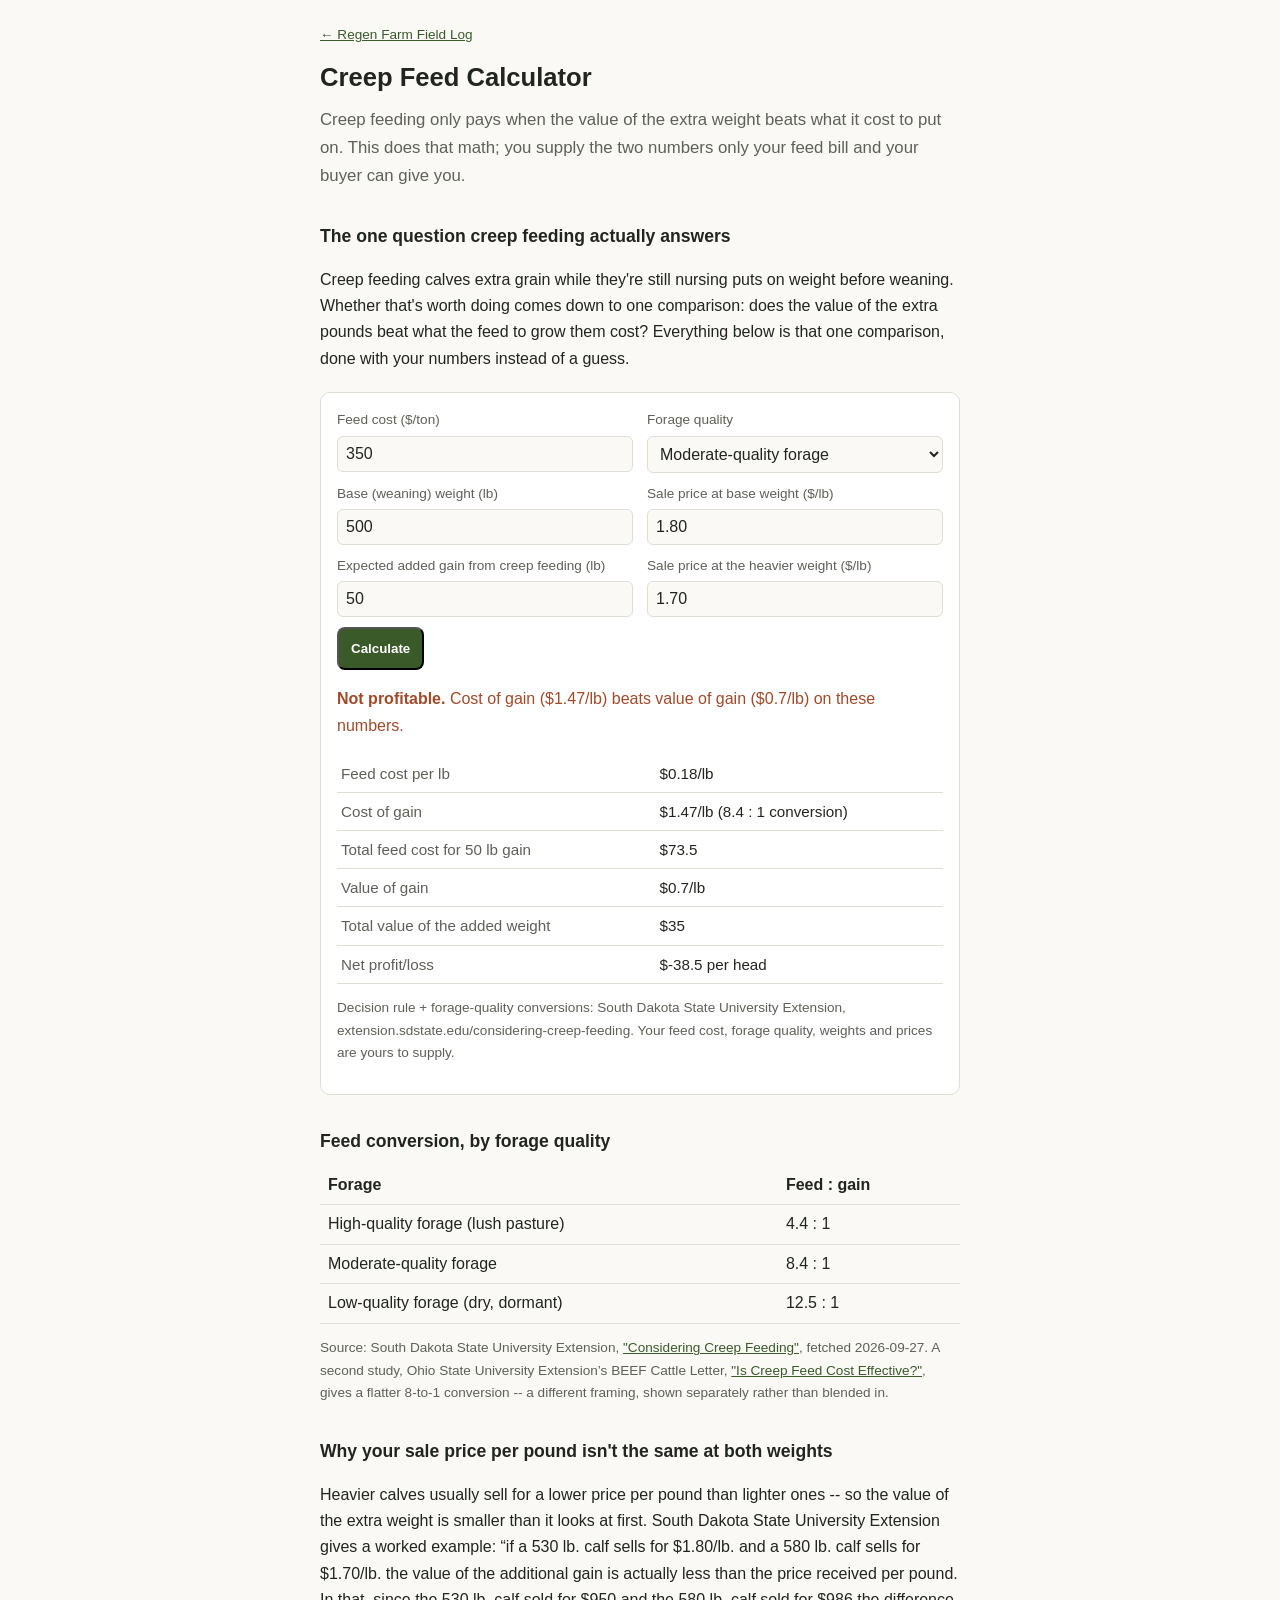
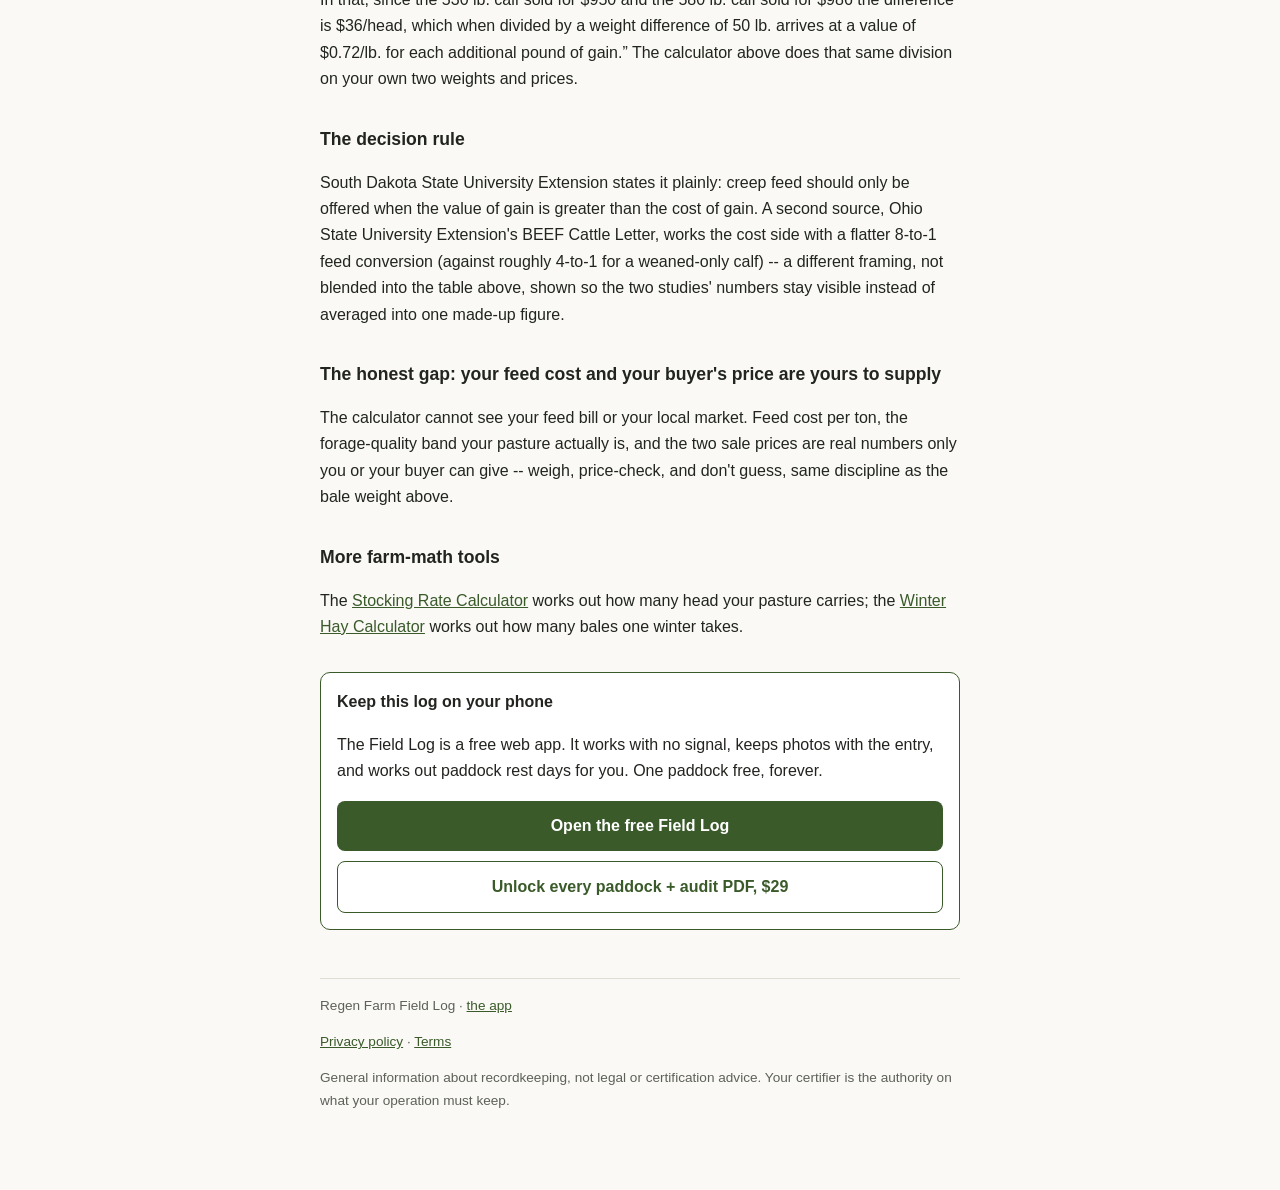
==== creep-feed-calculator/index.html @ 4cb1cc3c "Add free Creep Feed Calculator (cost of gain vs value of gain, sourced)" ====
<!DOCTYPE html>
<html lang="en">
<head>
<meta charset="UTF-8">
<meta name="viewport" content="width=device-width, initial-scale=1.0">
<title>Creep Feed Calculator: Is Creep Feeding Your Calves Profitable</title>
<meta name="description" content="Free creep feed calculator. Enter your feed cost, forage quality, and expected weights/prices, get cost of gain vs value of gain and a straight profit or loss verdict. Sourced, not guessed.">
<link rel="canonical" href="https://fscholtesdowd.github.io/regen-farm-log/creep-feed-calculator/">
<style>
  :root { --bg:#faf9f6; --surface:#fff; --text:#22251f; --dim:#5d6157;
           --accent:#3a5a2a; --border:#e0ddd4; }
  * { box-sizing: border-box; }
  body { margin:0; background:var(--bg); color:var(--text);
         font: 16px/1.65 -apple-system, BlinkMacSystemFont, "Segoe UI", Roboto, sans-serif; }
  .wrap { max-width: 42rem; margin: 0 auto; padding: 24px 16px 64px; }
  a { color: var(--accent); }
  h1 { font-size: 1.6rem; line-height:1.25; margin: 0 0 4px; }
  h2 { font-size: 1.1rem; margin: 32px 0 8px; }
  .lede { font-size: 1.05rem; color: var(--dim); margin: 12px 0 8px; }
  .cta { background: var(--surface); border:1px solid var(--accent);
          border-radius:10px; padding:16px; margin:32px 0; }
  .cta-title { font-weight:600; margin-bottom:6px; }
  .btn { display:block; text-align:center; background:var(--accent); color:#fff;
          text-decoration:none; padding:12px; border-radius:8px; margin-top:10px;
          font-weight:600; }
  .btn.alt { background:var(--surface); color:var(--accent); border:1px solid var(--accent); }
  ol.cfr { background:var(--surface); border:1px solid var(--border);
            border-radius:8px; padding:14px 14px 14px 32px; }
  ol.cfr li { margin-bottom:8px; }
  .src { font-size:0.85rem; color:var(--dim); }
  .calcbox { background:var(--surface); border:1px solid var(--border);
              border-radius:10px; padding:16px; margin:20px 0; }
  .calc-row { display:flex; gap:14px; flex-wrap:wrap; margin-bottom:10px; }
  .calc-row label { flex:1 1 220px; display:flex; flex-direction:column;
                      font-size:0.85rem; color:var(--dim); gap:4px; }
  .calc-row input, .calc-row select { font-size:1rem; padding:8px;
        border:1px solid var(--border); border-radius:6px;
        background:var(--bg); color:var(--text); }
  .calc-out { margin-top:14px; }
  .calc-out .ok { color:var(--accent); }
  .calc-out .warn { color:#a14a2a; }
  @media (prefers-color-scheme: dark) { .calc-out .warn { color:#e0a082; } }
  table.calc-table { width:100%; border-collapse:collapse; margin-top:6px; }
  table.calc-table td { padding:6px 4px; border-bottom:1px solid var(--border); font-size:0.95rem; }
  table.calc-table td:first-child { color:var(--dim); }
  table.aue { width:100%; border-collapse:collapse; margin:10px 0; }
  table.aue th, table.aue td { text-align:left; padding:6px 8px; border-bottom:1px solid var(--border); }
  nav.crumbs { font-size:0.85rem; margin-bottom:16px; }
  footer { margin-top:48px; border-top:1px solid var(--border); padding-top:16px;
            font-size:0.85rem; color:var(--dim); }
  @media (prefers-color-scheme: dark) {
    :root { --bg:#14161a; --surface:#1c1f24; --text:#e8e6e1; --dim:#9aa090;
             --accent:#8fbf6a; --border:#2a2f36; }
    .btn { color:#14161a; }
  }
</style>
</head>
<body>
<div class="wrap">
<nav class="crumbs"><a href="https://fscholtesdowd.github.io/regen-farm-log/">&larr; Regen Farm Field Log</a></nav>
<h1>Creep Feed Calculator</h1>
<p class="lede">Creep feeding only pays when the value of the extra weight beats what it cost to put on. This does that math; you supply the two numbers only your feed bill and your buyer can give you.</p>
<h2>The one question creep feeding actually answers</h2>
<p>Creep feeding calves extra grain while they&#x27;re still nursing puts on weight before weaning. Whether that&#x27;s worth doing comes down to one comparison: does the value of the extra pounds beat what the feed to grow them cost? Everything below is that one comparison, done with your numbers instead of a guess.</p>

<div class="calcbox">
  <div class="calc-row">
    <label>Feed cost ($/ton)<input type="number" id="k-feedcost" min="1" step="any" value="350"></label>
    <label>Forage quality
      <select id="k-quality">
        <option value="4.4">High-quality forage (lush pasture)</option>
        <option value="8.4" selected>Moderate-quality forage</option>
        <option value="12.5">Low-quality forage (dry, dormant)</option>
      </select>
    </label>
  </div>
  <div class="calc-row">
    <label>Base (weaning) weight (lb)<input type="number" id="k-baseweight" min="1" step="any" value="500"></label>
    <label>Sale price at base weight ($/lb)<input type="number" id="k-baseprice" min="0.01" step="any" value="1.80"></label>
  </div>
  <div class="calc-row">
    <label>Expected added gain from creep feeding (lb)<input type="number" id="k-gain" min="1" step="any" value="50"></label>
    <label>Sale price at the heavier weight ($/lb)<input type="number" id="k-heavyprice" min="0.01" step="any" value="1.70"></label>
  </div>
  <button type="button" id="k-run" class="btn" style="margin-top:4px;">Calculate</button>
  <div id="k-out" class="calc-out" aria-live="polite"></div>
</div>
<script>
(function(){
  var $=function(id){return document.getElementById(id);};
  function fmt(n){return Math.round(n*100)/100;}
  function run(){
    var feedcost=parseFloat($('k-feedcost').value)||0;
    var conv=parseFloat($('k-quality').value)||8.4;
    var baseweight=parseFloat($('k-baseweight').value)||0;
    var baseprice=parseFloat($('k-baseprice').value)||0;
    var gain=parseFloat($('k-gain').value)||0;
    var heavyprice=parseFloat($('k-heavyprice').value)||0;
    var out=$('k-out');
    if(feedcost<=0||baseweight<=0||baseprice<=0||gain<=0||heavyprice<=0){
      out.innerHTML='<p class="warn">Enter a value greater than zero in every field.</p>';
      return;
    }
    var feedCostPerLb=feedcost/2000;
    var costOfGainPerLb=feedCostPerLb*conv;
    var totalFeedCost=costOfGainPerLb*gain;
    var heavyweight=baseweight+gain;
    var baseRevenue=baseweight*baseprice;
    var heavyRevenue=heavyweight*heavyprice;
    var valueOfGainTotal=heavyRevenue-baseRevenue;
    var valueOfGainPerLb=valueOfGainTotal/gain;
    var netProfit=valueOfGainTotal-totalFeedCost;
    var verdict = netProfit>0
      ? '<p class="ok"><strong>Profitable.</strong> Value of gain ($'+fmt(valueOfGainPerLb)+'/lb) beats cost of gain ($'+fmt(costOfGainPerLb)+'/lb) on these numbers.</p>'
      : '<p class="warn"><strong>Not profitable.</strong> Cost of gain ($'+fmt(costOfGainPerLb)+'/lb) beats value of gain ($'+fmt(valueOfGainPerLb)+'/lb) on these numbers.</p>';
    out.innerHTML =
      verdict +
      '<table class="calc-table"><tbody>'+
      '<tr><td>Feed cost per lb</td><td>$'+fmt(feedCostPerLb)+'/lb</td></tr>'+
      '<tr><td>Cost of gain</td><td>$'+fmt(costOfGainPerLb)+'/lb ('+conv+' : 1 conversion)</td></tr>'+
      '<tr><td>Total feed cost for '+gain+' lb gain</td><td>$'+fmt(totalFeedCost)+'</td></tr>'+
      '<tr><td>Value of gain</td><td>$'+fmt(valueOfGainPerLb)+'/lb</td></tr>'+
      '<tr><td>Total value of the added weight</td><td>$'+fmt(valueOfGainTotal)+'</td></tr>'+
      '<tr><td>Net profit/loss</td><td>$'+fmt(netProfit)+' per head</td></tr>'+
      '</tbody></table>'+
      '<p class="src">Decision rule + forage-quality conversions: South Dakota '+
      'State University Extension, extension.sdstate.edu/considering-creep-feeding. '+
      'Your feed cost, forage quality, weights and prices are yours to supply.</p>';
  }
  $('k-run').addEventListener('click', run);
  run();
})();
</script>

<h2>Feed conversion, by forage quality</h2>
<table class="aue"><thead><tr><th>Forage</th><th>Feed : gain</th></tr></thead><tbody>
  <tr><td>High-quality forage (lush pasture)</td><td>4.4 : 1</td></tr>
  <tr><td>Moderate-quality forage</td><td>8.4 : 1</td></tr>
  <tr><td>Low-quality forage (dry, dormant)</td><td>12.5 : 1</td></tr>
</tbody></table><p class="src">Source: South Dakota State University Extension, <a href="https://extension.sdstate.edu/considering-creep-feeding">"Considering Creep Feeding"</a>, fetched 2026-09-27. A second study, Ohio State University Extension’s BEEF Cattle Letter, <a href="https://u.osu.edu/beef/2000/05/10/is-creep-feed-cost-effective/">"Is Creep Feed Cost Effective?"</a>, gives a flatter 8-to-1 conversion -- a different framing, shown separately rather than blended in.</p>
<h2>Why your sale price per pound isn&#x27;t the same at both weights</h2>
<p>Heavier calves usually sell for a lower price per pound than lighter ones -- so the value of the extra weight is smaller than it looks at first. South Dakota State University Extension gives a worked example: “if a 530 lb. calf sells for $1.80/lb. and a 580 lb. calf sells for $1.70/lb. the value of the additional gain is actually less than the price received per pound. In that, since the 530 lb. calf sold for $950 and the 580 lb. calf sold for $986 the difference is $36/head, which when divided by a weight difference of 50 lb. arrives at a value of $0.72/lb. for each additional pound of gain.” The calculator above does that same division on your own two weights and prices.</p>
<h2>The decision rule</h2>
<p>South Dakota State University Extension states it plainly: creep feed should only be offered when the value of gain is greater than the cost of gain. A second source, Ohio State University Extension&#x27;s BEEF Cattle Letter, works the cost side with a flatter 8-to-1 feed conversion (against roughly 4-to-1 for a weaned-only calf) -- a different framing, not blended into the table above, shown so the two studies&#x27; numbers stay visible instead of averaged into one made-up figure.</p>
<h2>The honest gap: your feed cost and your buyer&#x27;s price are yours to supply</h2>
<p>The calculator cannot see your feed bill or your local market. Feed cost per ton, the forage-quality band your pasture actually is, and the two sale prices are real numbers only you or your buyer can give -- weigh, price-check, and don&#x27;t guess, same discipline as the bale weight above.</p>
<h2>More farm-math tools</h2>
<p>The <a href="https://fscholtesdowd.github.io/regen-farm-log/stocking-rate-calculator/">Stocking Rate Calculator</a> works out how many head your pasture carries; the <a href="https://fscholtesdowd.github.io/regen-farm-log/winter-hay-calculator/">Winter Hay Calculator</a> works out how many bales one winter takes.</p>
<div class="cta">
  <div class="cta-title">Keep this log on your phone</div>
  <p>The Field Log is a free web app. It works with no signal, keeps photos with
  the entry, and works out paddock rest days for you. One paddock free, forever.</p>
  <a class="btn" href="https://fscholtesdowd.github.io/regen-farm-log/">Open the free Field Log</a>
  <a class="btn alt" href="https://wealthywellness0.gumroad.com/l/regenfieldlog">Unlock every paddock + audit PDF, $29</a>
</div>
<footer>
  Regen Farm Field Log &middot; <a href="https://fscholtesdowd.github.io/regen-farm-log/">the app</a>
  <p class="fine"><a href="https://fscholtesdowd.github.io/privacy/">Privacy policy</a> &middot; <a href="https://fscholtesdowd.github.io/terms/">Terms</a></p>
  <p>General information about recordkeeping, not legal or certification advice.
  Your certifier is the authority on what your operation must keep.</p>
</footer>
</div>
</body>
</html>
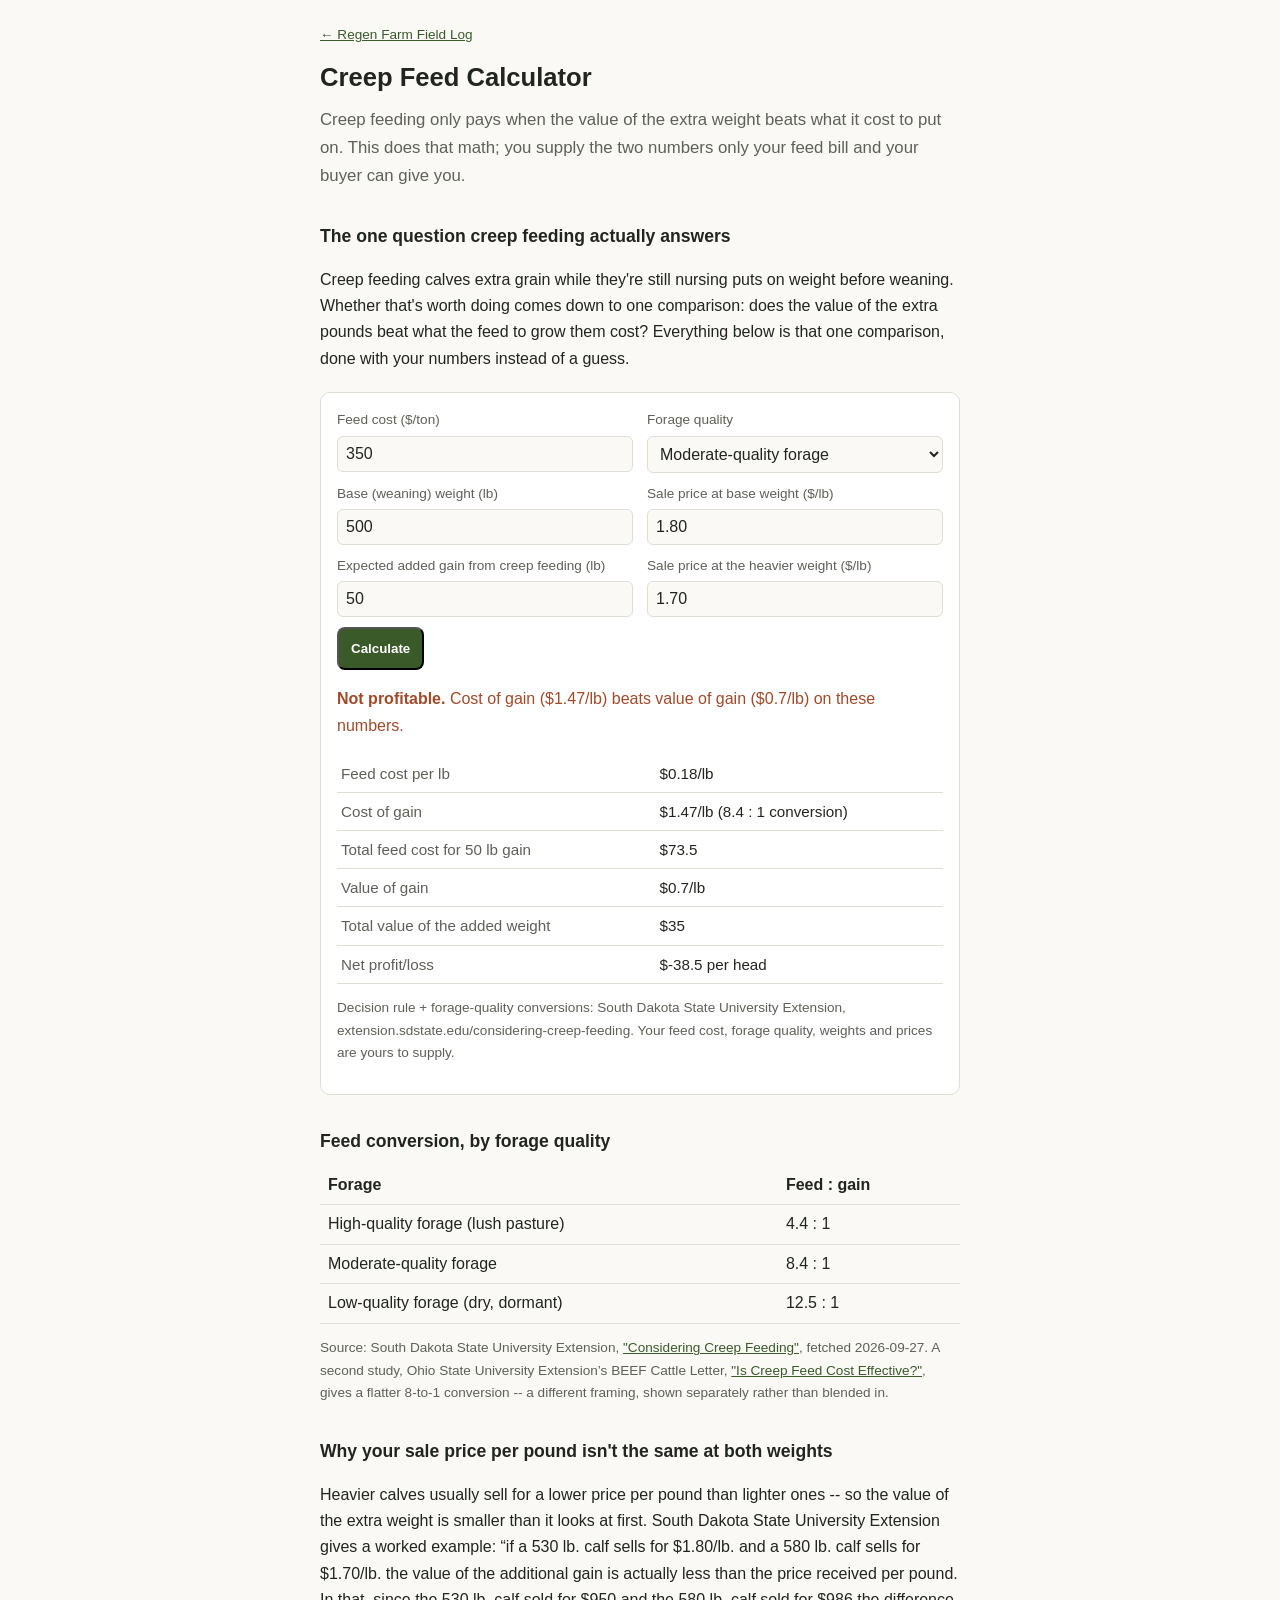
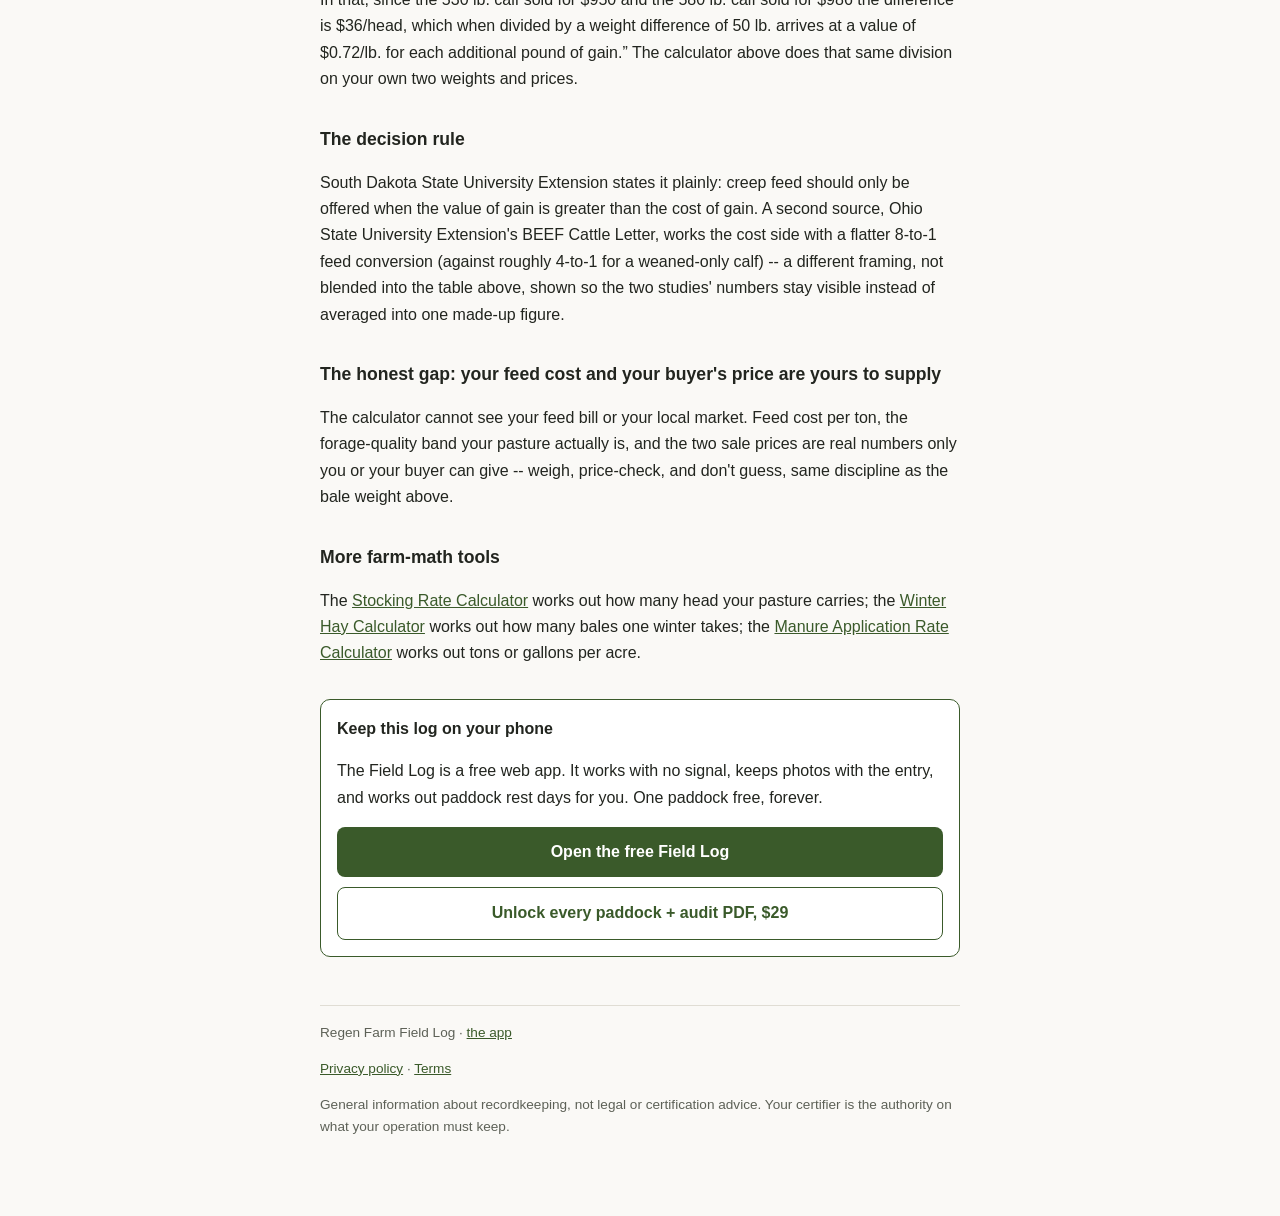
==== commit 01b795a4: "Add free Manure Application Rate Calculator (tons/gallons per acre, sourced) Load-area method (sprea" ====
--- a/creep-feed-calculator/index.html
+++ b/creep-feed-calculator/index.html
@@ -145,7 +145,7 @@
 <h2>The honest gap: your feed cost and your buyer&#x27;s price are yours to supply</h2>
 <p>The calculator cannot see your feed bill or your local market. Feed cost per ton, the forage-quality band your pasture actually is, and the two sale prices are real numbers only you or your buyer can give -- weigh, price-check, and don&#x27;t guess, same discipline as the bale weight above.</p>
 <h2>More farm-math tools</h2>
-<p>The <a href="https://fscholtesdowd.github.io/regen-farm-log/stocking-rate-calculator/">Stocking Rate Calculator</a> works out how many head your pasture carries; the <a href="https://fscholtesdowd.github.io/regen-farm-log/winter-hay-calculator/">Winter Hay Calculator</a> works out how many bales one winter takes.</p>
+<p>The <a href="https://fscholtesdowd.github.io/regen-farm-log/stocking-rate-calculator/">Stocking Rate Calculator</a> works out how many head your pasture carries; the <a href="https://fscholtesdowd.github.io/regen-farm-log/winter-hay-calculator/">Winter Hay Calculator</a> works out how many bales one winter takes; the <a href="https://fscholtesdowd.github.io/regen-farm-log/manure-application-calculator/">Manure Application Rate Calculator</a> works out tons or gallons per acre.</p>
 <div class="cta">
   <div class="cta-title">Keep this log on your phone</div>
   <p>The Field Log is a free web app. It works with no signal, keeps photos with
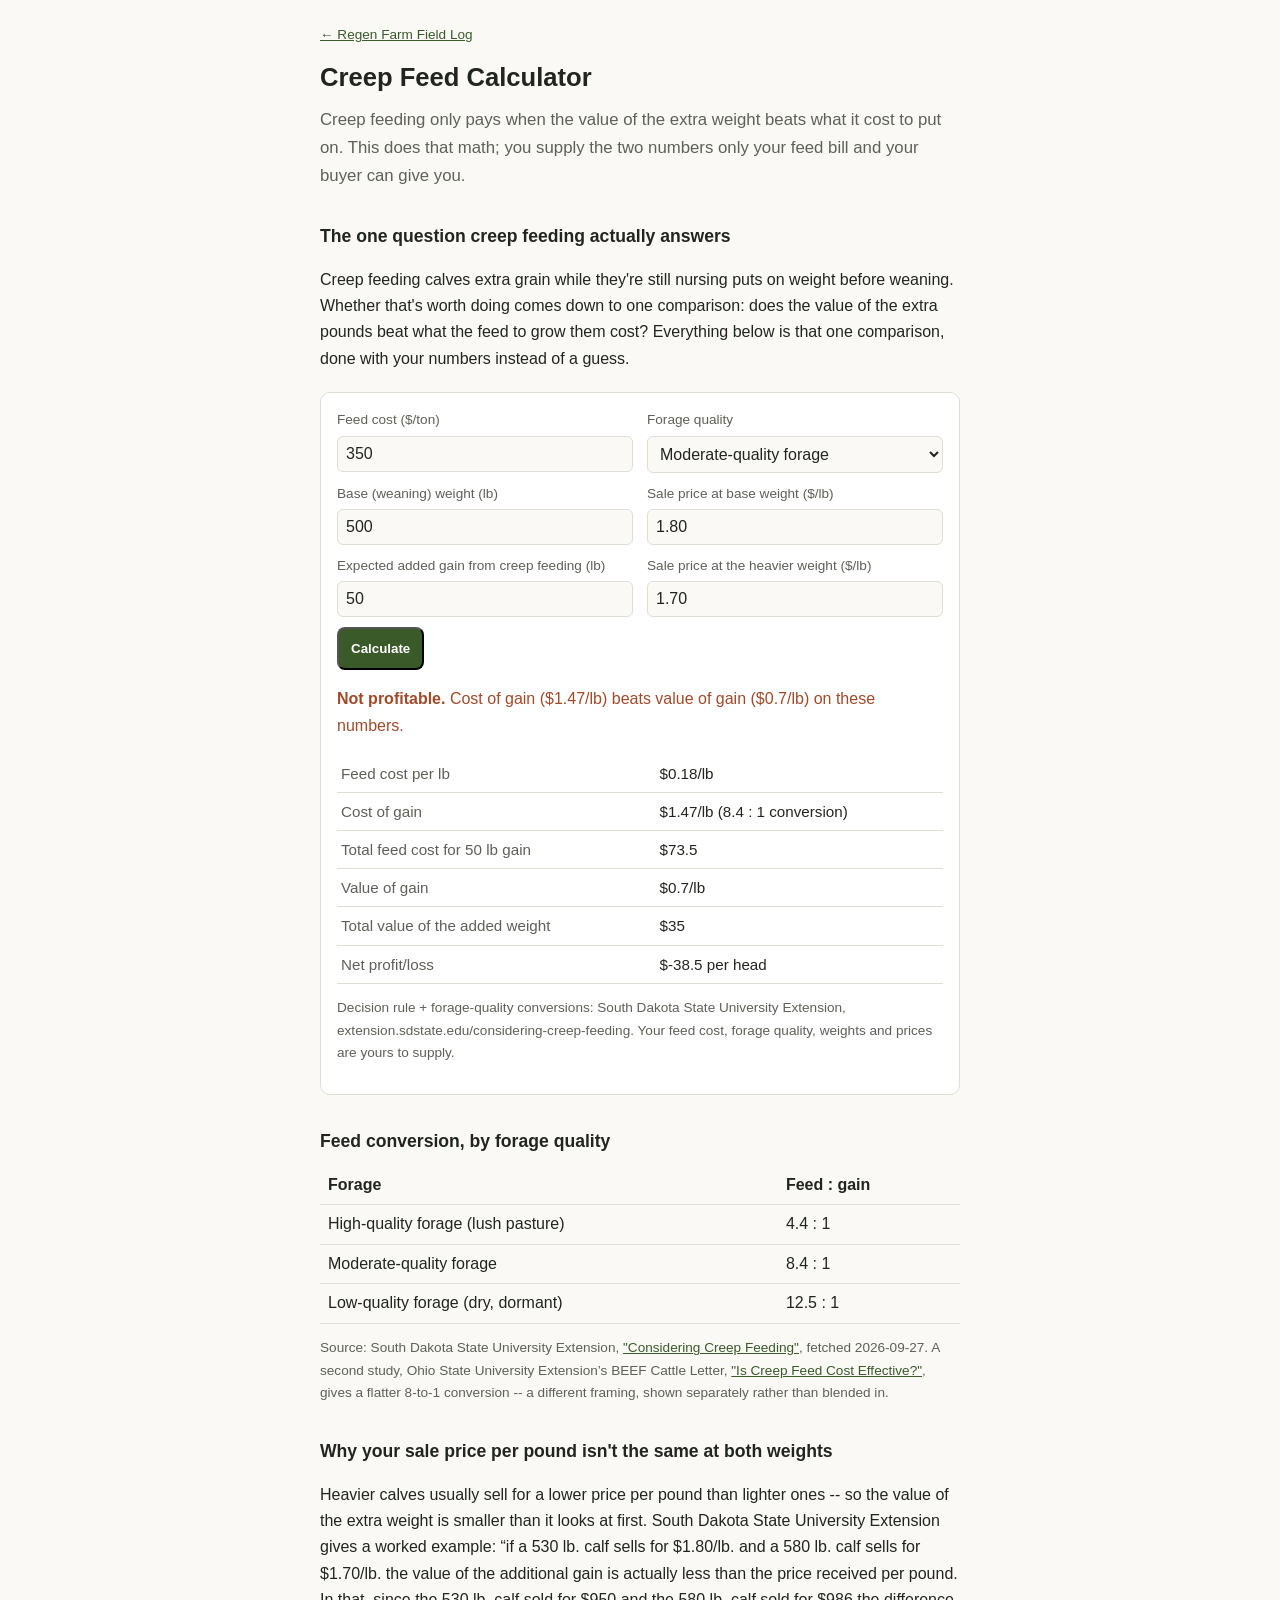
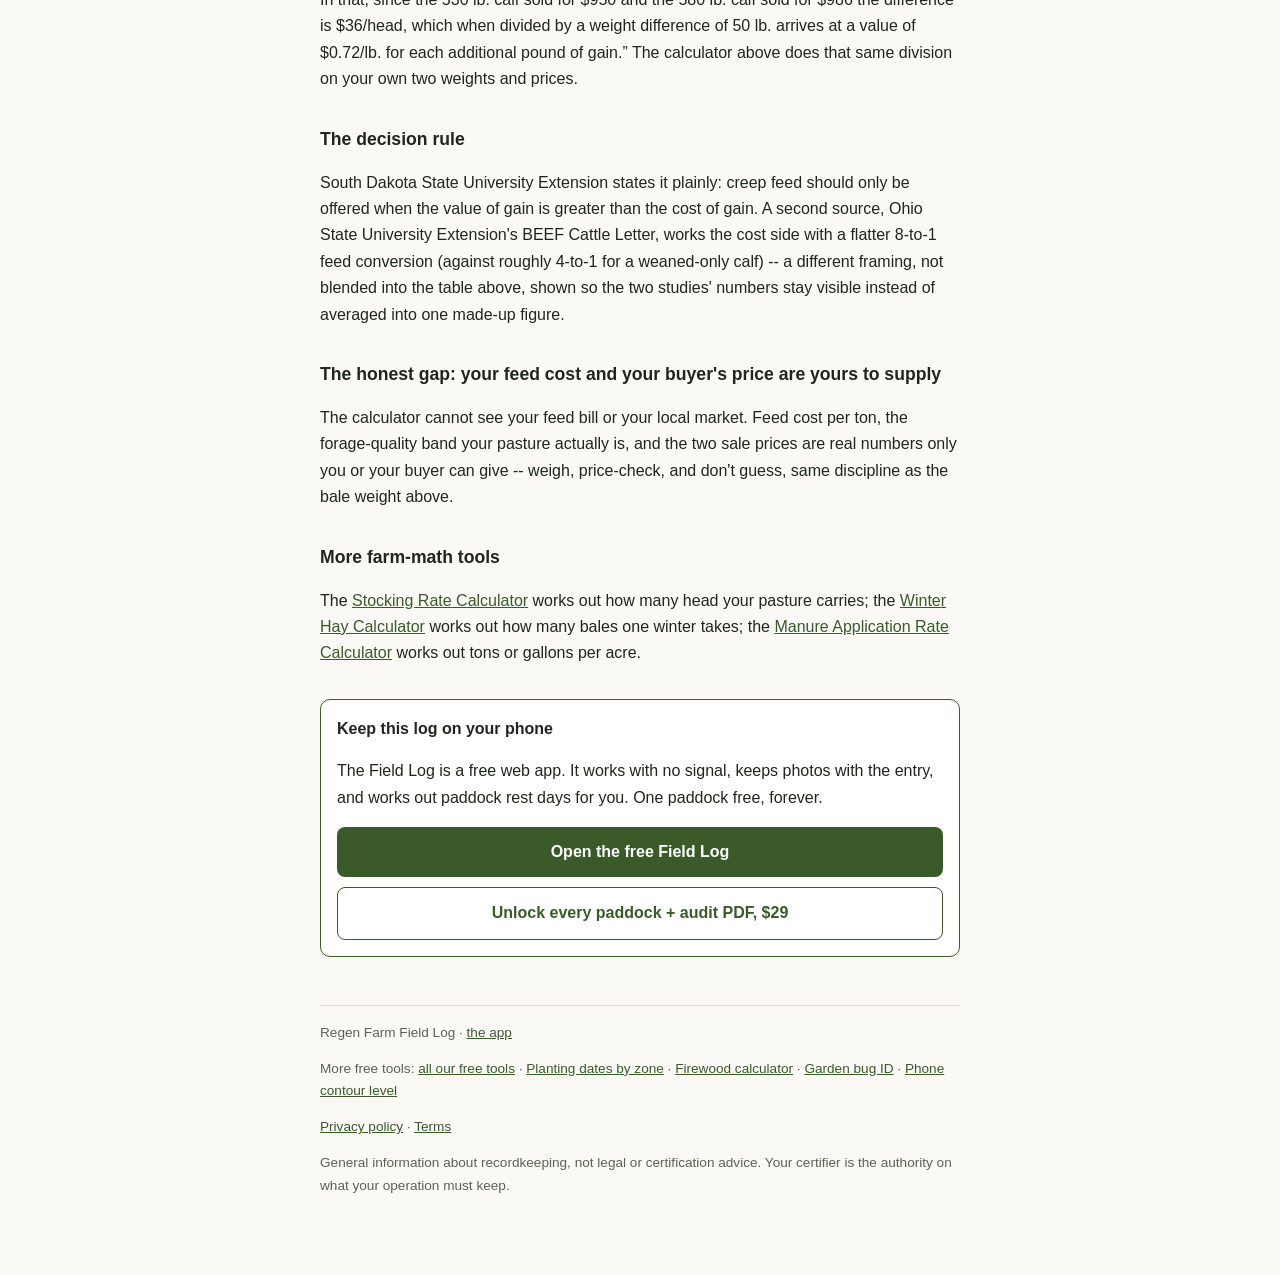
==== commit 5ea2735f: "Link regen-farm-log into the sibling-tools footer" ====
--- a/creep-feed-calculator/index.html
+++ b/creep-feed-calculator/index.html
@@ -155,6 +155,7 @@
 </div>
 <footer>
   Regen Farm Field Log &middot; <a href="https://fscholtesdowd.github.io/regen-farm-log/">the app</a>
+  <p class="fine">More free tools: <a href="https://fscholtesdowd.github.io/">all our free tools</a> &middot; <a href="https://fscholtesdowd.github.io/planting-dates/">Planting dates by zone</a> &middot; <a href="https://fscholtesdowd.github.io/firewood-calculator/">Firewood calculator</a> &middot; <a href="https://fscholtesdowd.github.io/good-bug-bad-bug/">Garden bug ID</a> &middot; <a href="https://fscholtesdowd.github.io/contour-level/">Phone contour level</a></p>
   <p class="fine"><a href="https://fscholtesdowd.github.io/privacy/">Privacy policy</a> &middot; <a href="https://fscholtesdowd.github.io/terms/">Terms</a></p>
   <p>General information about recordkeeping, not legal or certification advice.
   Your certifier is the authority on what your operation must keep.</p>
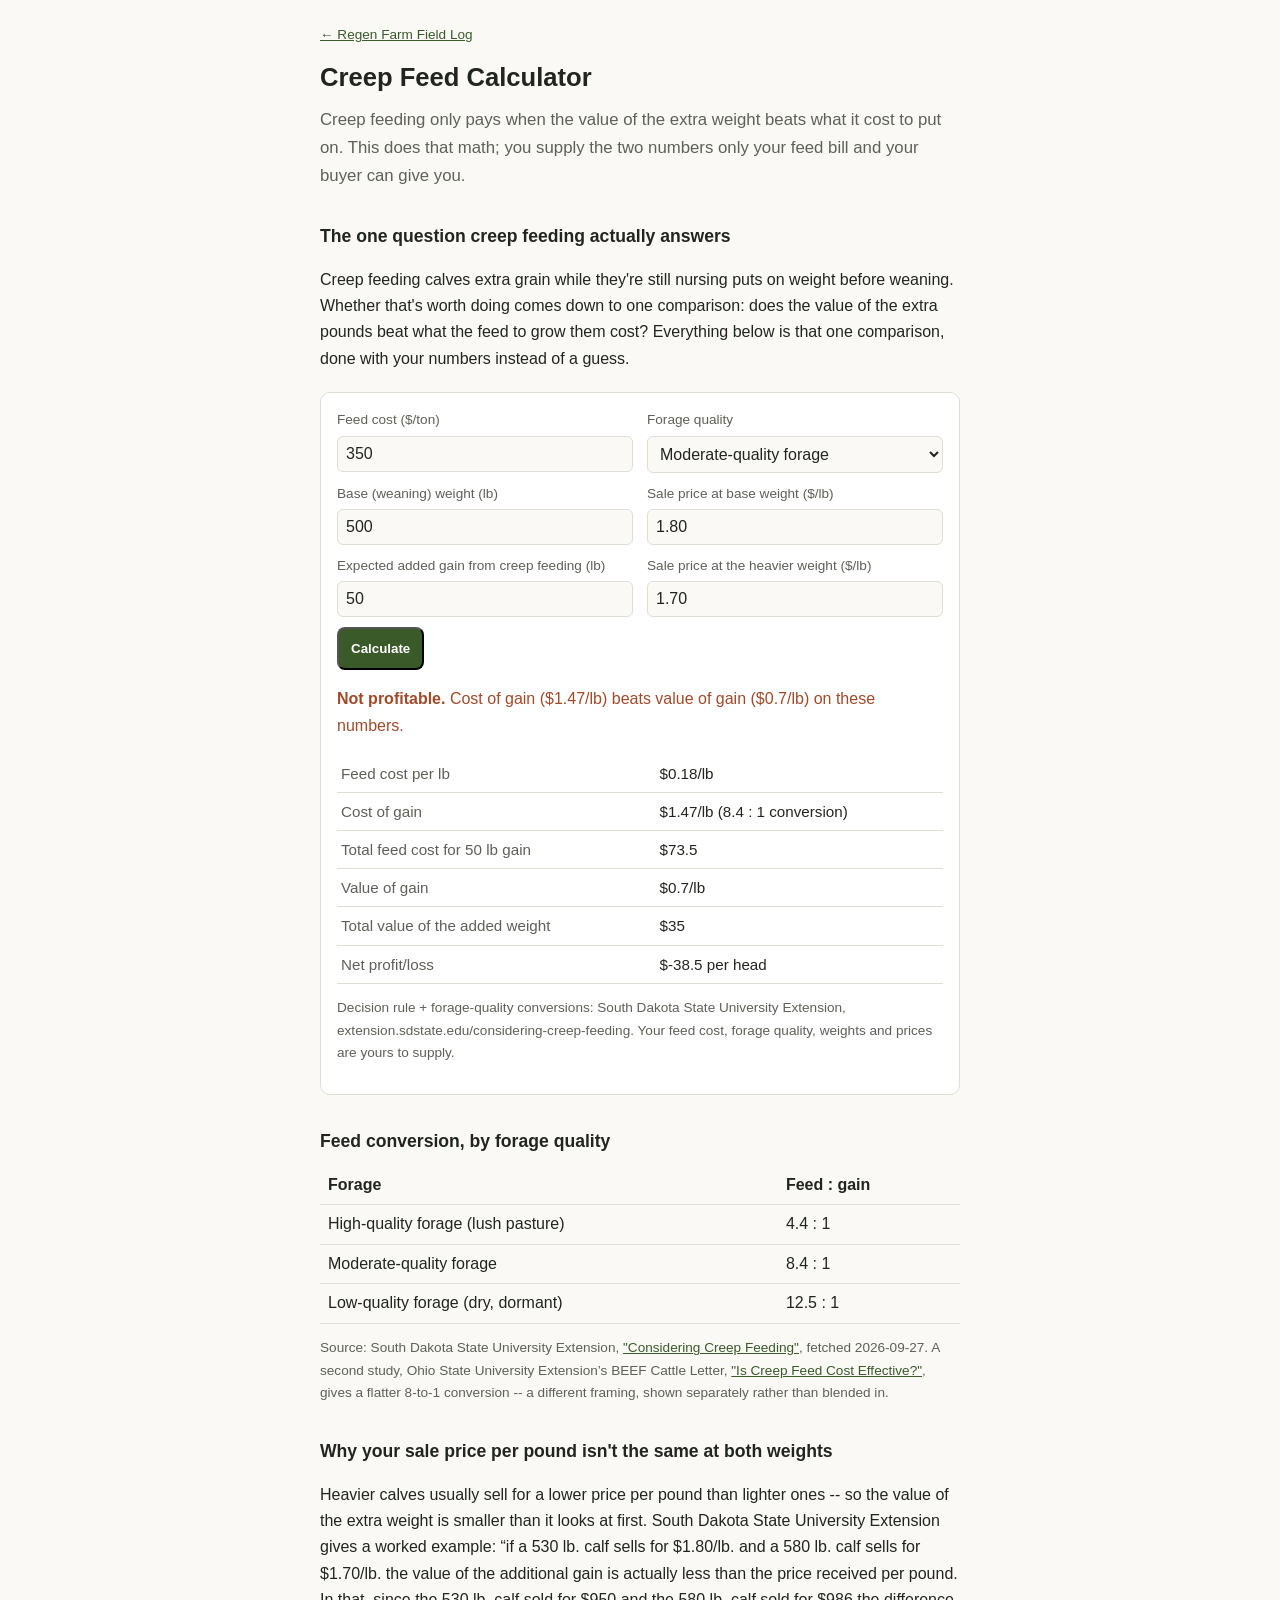
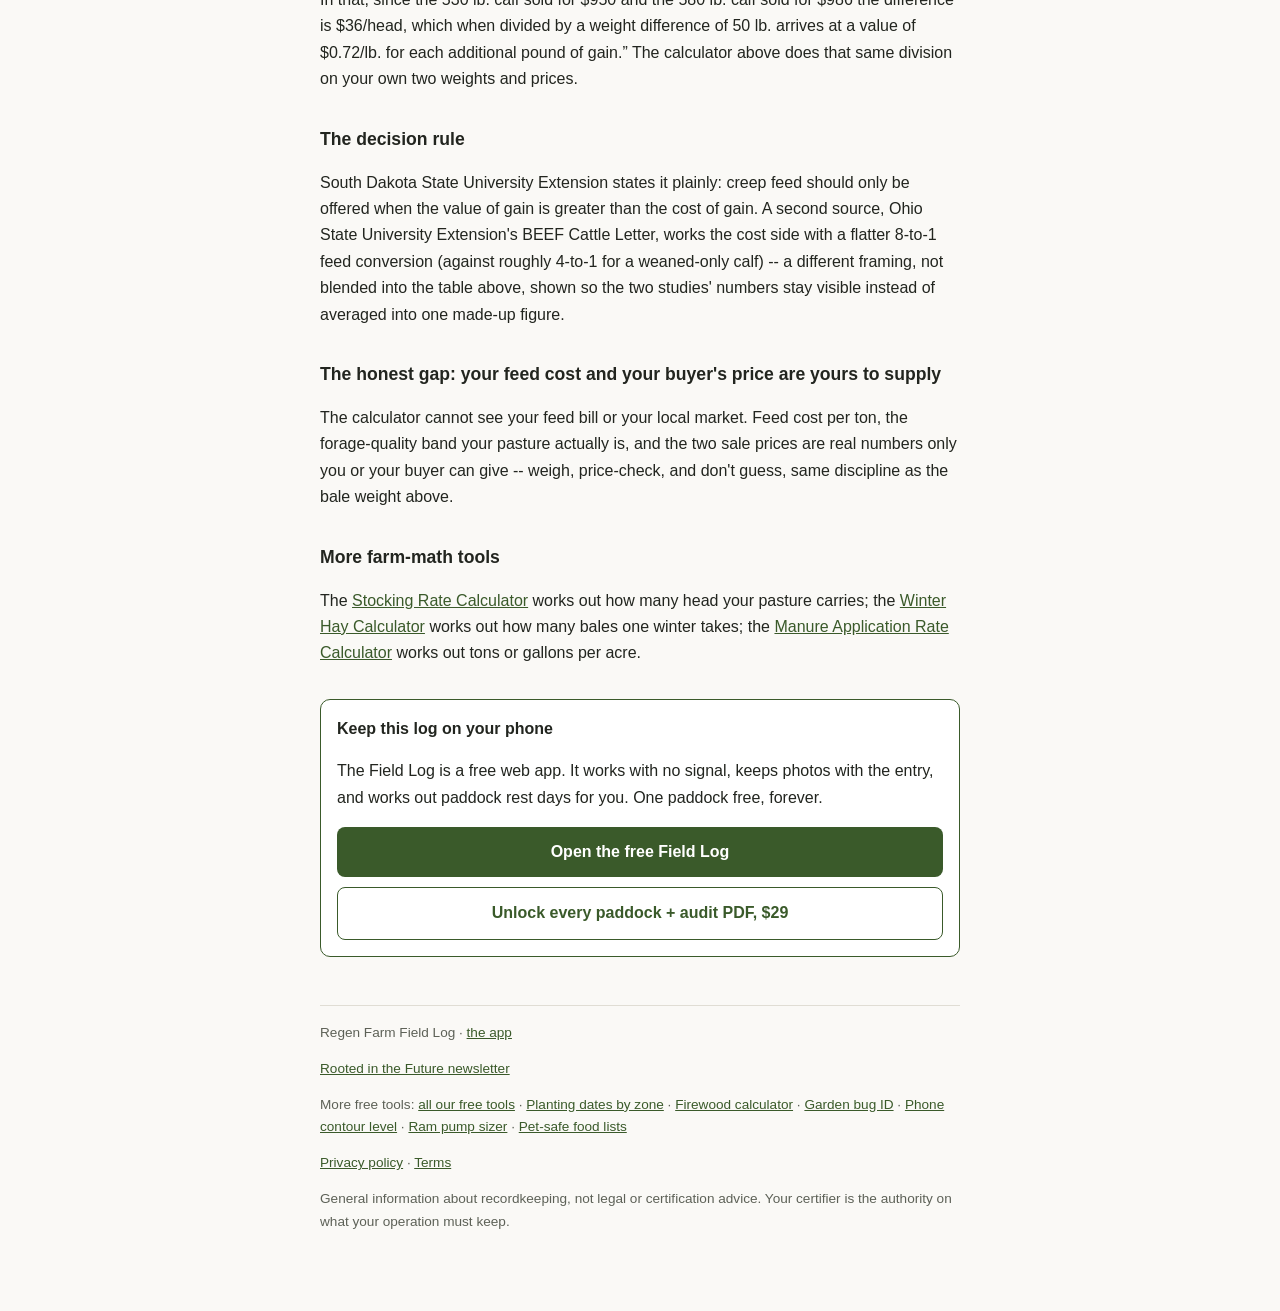
==== commit f5ad2562: "Add newsletter footer link" ====
--- a/creep-feed-calculator/index.html
+++ b/creep-feed-calculator/index.html
@@ -155,7 +155,8 @@
 </div>
 <footer>
   Regen Farm Field Log &middot; <a href="https://fscholtesdowd.github.io/regen-farm-log/">the app</a>
-  <p class="fine">More free tools: <a href="https://fscholtesdowd.github.io/">all our free tools</a> &middot; <a href="https://fscholtesdowd.github.io/planting-dates/">Planting dates by zone</a> &middot; <a href="https://fscholtesdowd.github.io/firewood-calculator/">Firewood calculator</a> &middot; <a href="https://fscholtesdowd.github.io/good-bug-bad-bug/">Garden bug ID</a> &middot; <a href="https://fscholtesdowd.github.io/contour-level/">Phone contour level</a></p>
+  <p class="fine"><a href="https://rootedinthefuture.beehiiv.com/subscribe?utm_source=regen-farm-log&amp;utm_medium=web&amp;utm_content=footer">Rooted in the Future newsletter</a></p>
+  <p class="fine">More free tools: <a href="https://fscholtesdowd.github.io/">all our free tools</a> &middot; <a href="https://fscholtesdowd.github.io/planting-dates/">Planting dates by zone</a> &middot; <a href="https://fscholtesdowd.github.io/firewood-calculator/">Firewood calculator</a> &middot; <a href="https://fscholtesdowd.github.io/good-bug-bad-bug/">Garden bug ID</a> &middot; <a href="https://fscholtesdowd.github.io/contour-level/">Phone contour level</a> &middot; <a href="https://fscholtesdowd.github.io/ram-pump-sizer/">Ram pump sizer</a> &middot; <a href="https://fscholtesdowd.github.io/pet-safe-foods/">Pet-safe food lists</a></p>
   <p class="fine"><a href="https://fscholtesdowd.github.io/privacy/">Privacy policy</a> &middot; <a href="https://fscholtesdowd.github.io/terms/">Terms</a></p>
   <p>General information about recordkeeping, not legal or certification advice.
   Your certifier is the authority on what your operation must keep.</p>
